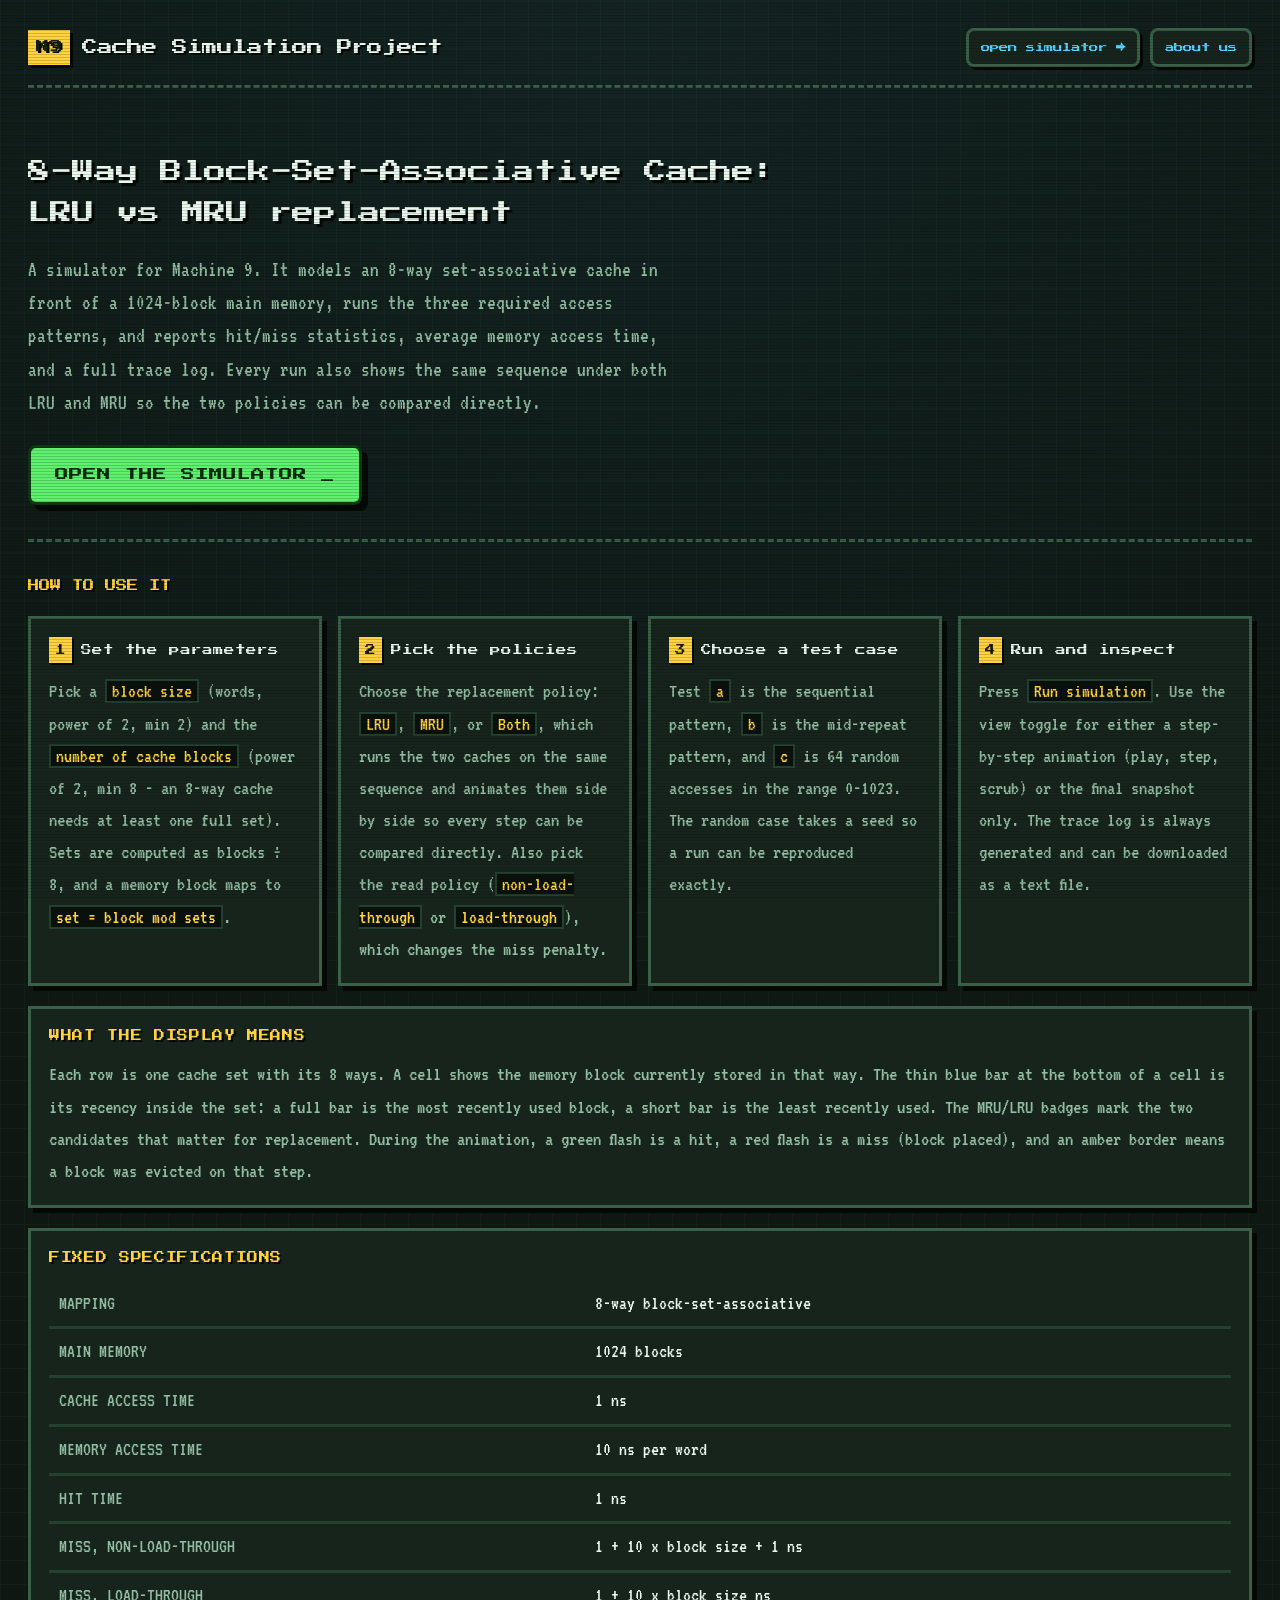
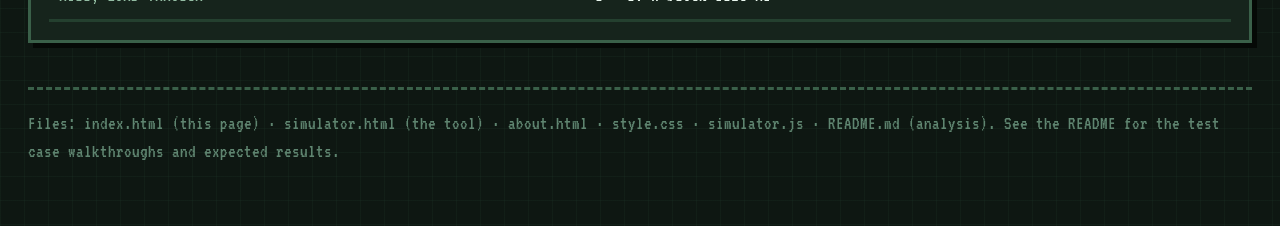
==== index.html @ cba734e6 "uploaded site files" ====
<!DOCTYPE html>
<html lang="en">
<head>
<meta charset="UTF-8">
<meta name="viewport" content="width=device-width, initial-scale=1.0">
<title>Machine 9 - Cache Simulation (8-Way BSA, LRU vs MRU)</title>
<link rel="preconnect" href="https://fonts.googleapis.com">
<link href="https://fonts.googleapis.com/css2?family=Press+Start+2P&family=VT323&display=swap" rel="stylesheet">
<link rel="stylesheet" href="style.css">
</head>
<body>
<div class="wrap">

<header>
  <h1><span class="m9">M9</span>Cache Simulation Project</h1>
  <nav>
    <a href="simulator.html">open simulator &rarr;</a>
    <a href="about.html">about us</a>
  </nav>
</header>

<section class="hero">
  <div class="hero-copy">
    <h1>8-Way Block-Set-Associative Cache:<br>LRU vs MRU replacement</h1>
    <p>
      A simulator for Machine 9. It models an 8-way set-associative cache in front of a
      1024-block main memory, runs the three required access patterns, and reports
      hit/miss statistics, average memory access time, and a full trace log. Every run
      also shows the same sequence under both LRU and MRU so the two policies can be
      compared directly.
    </p>
    <a class="cta" href="simulator.html">Open the simulator</a>
  </div>
</section>

<h2 class="section-label">How to use it</h2>
<div class="steps">
  <div class="card step">
    <h3><span>1</span>Set the parameters</h3>
    <p>Pick a <code>block size</code> (words, power of 2, min 2) and the <code>number of cache blocks</code>
    (power of 2, min 8 - an 8-way cache needs at least one full set). Sets are computed as
    blocks &divide; 8, and a memory block maps to <code>set = block mod sets</code>.</p>
  </div>
  <div class="card step">
    <h3><span>2</span>Pick the policies</h3>
    <p>Choose the replacement policy: <code>LRU</code>, <code>MRU</code>, or <code>Both</code>, which runs
    the two caches on the same sequence and animates them side by side so every step can be compared
    directly. Also pick the read policy (<code>non-load-through</code> or <code>load-through</code>),
    which changes the miss penalty.</p>
  </div>
  <div class="card step">
    <h3><span>3</span>Choose a test case</h3>
    <p>Test <code>a</code> is the sequential pattern, <code>b</code> is the mid-repeat pattern, and
    <code>c</code> is 64 random accesses in the range 0-1023. The random case takes a seed so a
    run can be reproduced exactly.</p>
  </div>
  <div class="card step">
    <h3><span>4</span>Run and inspect</h3>
    <p>Press <code>Run simulation</code>. Use the view toggle for either a step-by-step animation
    (play, step, scrub) or the final snapshot only. The trace log is always generated and can be
    downloaded as a text file.</p>
  </div>
</div>

<div class="card section">
  <h2>What the display means</h2>
  <p style="color:var(--muted)">
    Each row is one cache set with its 8 ways. A cell shows the memory block currently stored in that
    way. The thin blue bar at the bottom of a cell is its recency inside the set: a full bar is the
    most recently used block, a short bar is the least recently used. The MRU/LRU badges mark the two
    candidates that matter for replacement. During the animation, a green flash is a hit, a red flash
    is a miss (block placed), and an amber border means a block was evicted on that step.
  </p>
</div>

<div class="card section">
  <h2>Fixed specifications</h2>
  <table class="spec-table">
    <tr><td>Mapping</td><td>8-way block-set-associative</td></tr>
    <tr><td>Main memory</td><td>1024 blocks</td></tr>
    <tr><td>Cache access time</td><td>1 ns</td></tr>
    <tr><td>Memory access time</td><td>10 ns per word</td></tr>
    <tr><td>Hit time</td><td>1 ns</td></tr>
    <tr><td>Miss, non-load-through</td><td>1 + 10 x block size + 1 ns</td></tr>
    <tr><td>Miss, load-through</td><td>1 + 10 x block size ns</td></tr>
  </table>
</div>

<footer>
  Files: index.html (this page) &middot; simulator.html (the tool) &middot; about.html &middot; style.css &middot; simulator.js &middot; README.md (analysis).
  See the README for the test case walkthroughs and expected results.
</footer>

</div>
</body>
</html>
---- style.css ----
/* ============================================================
   M9 CACHE SIM - pixel arcade / chalkboard theme
   ============================================================ */

:root {
  --bg: #0e1712;
  --bg2: #0a110d;
  --panel: #16241c;
  --panel2: #1d2f24;
  --line: #3a6049;
  --line2: #24402f;
  --ink: #e9f7ee;
  --muted: #93bda3;
  --faint: #5f8570;
  --hit: #5ef06e;
  --miss: #ff5f56;
  --amber: #ffd23f;
  --blue: #56d0ff;
  --pink: #ff7ce5;
  --hit-dim: rgba(94, 240, 110, 0.18);
  --miss-dim: rgba(255, 95, 86, 0.18);
  --shadow: #050906;
  --mono: 'VT323', ui-monospace, Consolas, monospace;
  --sans: 'VT323', ui-monospace, Consolas, monospace;
  --disp: 'Press Start 2P', 'VT323', monospace;
  /* rounding applied to interactive controls only - panels stay square */
  --r: 8px;
}

html { font-size: 118%; }

* { box-sizing: border-box; margin: 0; padding: 0; }

img, .avatar-img { image-rendering: pixelated; }

body {
  background-color: var(--bg);
  /* chalkboard grid */
  background-image:
    linear-gradient(rgba(90, 160, 115, 0.055) 1px, transparent 1px),
    linear-gradient(90deg, rgba(90, 160, 115, 0.055) 1px, transparent 1px),
    radial-gradient(circle at 50% 0%, rgba(86, 208, 255, 0.07), transparent 60%);
  background-size: 24px 24px, 24px 24px, 100% 100%;
  color: var(--ink);
  font-family: var(--sans);
  font-size: 1.12rem;
  line-height: 1.5;
  min-height: 100vh;
}

/* CRT scanlines */
body::before {
  content: '';
  position: fixed;
  inset: 0;
  pointer-events: none;
  z-index: 999;
  background: repeating-linear-gradient(
    to bottom,
    rgba(0, 0, 0, 0.16) 0px,
    rgba(0, 0, 0, 0.16) 1px,
    transparent 1px,
    transparent 3px
  );
  mix-blend-mode: multiply;
}

.wrap {
  width: 100%;
  max-width: none;
  margin: 0 auto;
  padding: 28px 28px 60px;
  animation: pixel-in 0.4s steps(4) both;
}

@keyframes pixel-in {
  from { opacity: 0; transform: translateY(12px); }
  to   { opacity: 1; transform: translateY(0); }
}

::selection { background: var(--amber); color: #12200f; }

/* ---------- scrollbars ---------- */
::-webkit-scrollbar { width: 12px; height: 12px; }
::-webkit-scrollbar-track { background: var(--bg2); }
::-webkit-scrollbar-thumb { background: var(--line); border: 2px solid var(--bg2); }
::-webkit-scrollbar-thumb:hover { background: var(--hit); }

/* ---------- header ---------- */
header {
  display: flex;
  align-items: center;
  justify-content: space-between;
  flex-wrap: wrap;
  gap: 12px;
  border-bottom: 3px dashed var(--line);
  padding-bottom: 18px;
  margin-bottom: 24px;
}

h1 {
  font-family: var(--disp);
  font-size: 0.82rem;
  font-weight: 400;
  line-height: 1.7;
  text-shadow: 2px 2px 0 var(--shadow);
}

h1 .m9 {
  display: inline-block;
  color: #12200f;
  background: var(--amber);
  font-family: var(--disp);
  font-size: 0.85em;
  padding: 6px 8px;
  margin-right: 12px;
  vertical-align: 2px;
  border: 0;
  border-radius: 0;
  box-shadow: 3px 3px 0 var(--shadow);
}

.sub { color: var(--muted); font-family: var(--mono); font-size: 1rem; }

nav { display: flex; gap: 10px; flex-wrap: wrap; }

nav a {
  color: var(--blue);
  font-family: var(--disp);
  font-size: 0.5rem;
  line-height: 1.6;
  text-decoration: none;
  background: var(--panel);
  border: 3px solid var(--line);
  border-radius: var(--r);
  padding: 9px 12px;
  box-shadow: 3px 3px 0 var(--shadow);
  transition: none;
}
nav a:hover {
  border-color: var(--blue);
  color: var(--ink);
  transform: translate(1px, 1px);
  box-shadow: 2px 2px 0 var(--shadow);
}
nav a:active { transform: translate(3px, 3px); box-shadow: 0 0 0 var(--shadow); }
nav a.active { border-color: var(--amber); color: var(--amber); }

/* ---------- layout ---------- */
.grid { display: grid; grid-template-columns: 310px 1fr; gap: 20px; }
@media (max-width: 900px) { .grid { grid-template-columns: 1fr; } }

.card {
  background: var(--panel);
  border: 3px solid var(--line);
  border-radius: 0;
  padding: 18px;
  box-shadow: 5px 5px 0 var(--shadow);
}

.card h2 {
  font-family: var(--disp);
  font-size: 0.58rem;
  font-weight: 400;
  color: var(--amber);
  text-transform: uppercase;
  letter-spacing: 0.06em;
  line-height: 1.6;
  margin-bottom: 14px;
  text-shadow: 2px 2px 0 var(--shadow);
}

.section { margin-top: 20px; }

label {
  display: block;
  font-family: var(--mono);
  font-size: 1rem;
  color: var(--muted);
  margin: 14px 0 5px;
  text-transform: uppercase;
  letter-spacing: 0.04em;
}

/* ---------- form controls ---------- */
input[type='number'],
input[type='text'] {
  width: 100%;
  background: var(--bg2);
  color: var(--ink);
  border: 3px solid var(--line);
  border-radius: var(--r);
  padding: 8px 12px;
  font-family: var(--mono);
  font-size: 1.05rem;
}
input[type='number']:hover, input[type='text']:hover { border-color: var(--blue); }

select {
  width: 100%;
  appearance: none;
  -webkit-appearance: none;
  background-color: var(--bg2);
  background-image: url("data:image/svg+xml,%3Csvg xmlns='http://www.w3.org/2000/svg' width='12' height='12' shape-rendering='crispEdges'%3E%3Crect x='1' y='3' width='2' height='2' fill='%2393bda3'/%3E%3Crect x='3' y='5' width='2' height='2' fill='%2393bda3'/%3E%3Crect x='5' y='7' width='2' height='2' fill='%2393bda3'/%3E%3Crect x='7' y='5' width='2' height='2' fill='%2393bda3'/%3E%3Crect x='9' y='3' width='2' height='2' fill='%2393bda3'/%3E%3C/svg%3E");
  background-repeat: no-repeat;
  background-position: right 10px center;
  color: var(--ink);
  border: 3px solid var(--line);
  border-radius: var(--r);
  padding: 8px 32px 8px 12px;
  font-family: var(--mono);
  font-size: 1.05rem;
  cursor: pointer;
}
select:hover { border-color: var(--blue); }
select option { background: var(--panel2); color: var(--ink); }

select:focus,
input:focus,
button:focus-visible,
a:focus-visible { outline: 3px solid var(--amber); outline-offset: 2px; }

.seg {
  display: flex;
  background: var(--bg2);
  border: 3px solid var(--line);
  border-radius: var(--r);
  overflow: hidden;
  gap: 0;
}
.seg button {
  flex: 1;
  background: none;
  border: 0;
  border-right: 3px solid var(--line);
  color: var(--muted);
  font-family: var(--disp);
  font-size: 0.46rem;
  line-height: 1.7;
  padding: 10px 4px;
  cursor: pointer;
}
.seg button:last-child { border-right: 0; }
.seg button:hover { color: var(--ink); background: var(--panel2); }
.seg button.on { background: var(--blue); color: #06131b; }
.seg.pol button.on { background: var(--amber); color: #1c1704; }

.runbtn {
  width: 100%;
  margin-top: 20px;
  background: var(--hit);
  color: #062a0c;
  border: 3px solid #0d3a13;
  border-radius: var(--r);
  padding: 14px 10px;
  font-family: var(--disp);
  font-size: 0.66rem;
  line-height: 1.6;
  cursor: pointer;
  box-shadow: 5px 5px 0 var(--shadow);
  text-transform: uppercase;
}
.runbtn:hover { background: #7bff8b; transform: translate(1px, 1px); box-shadow: 4px 4px 0 var(--shadow); }
.runbtn:active { transform: translate(5px, 5px); box-shadow: 0 0 0 var(--shadow); }

.hint {
  font-family: var(--mono);
  font-size: 0.95rem;
  color: var(--faint);
  margin-top: 10px;
  line-height: 1.45;
}

.err {
  color: var(--miss);
  font-family: var(--mono);
  font-size: 1rem;
  margin-top: 10px;
  display: none;
  text-transform: uppercase;
}

/* ---------- stat tiles ---------- */
.stats {
  display: grid;
  grid-template-columns: repeat(auto-fit, minmax(140px, 1fr));
  gap: 12px;
  margin-bottom: 20px;
}
.stat {
  background: var(--panel);
  border: 3px solid var(--line);
  border-radius: 0;
  padding: 12px 13px;
  box-shadow: 4px 4px 0 var(--shadow);
}
.stat .k {
  font-family: var(--disp);
  font-size: 0.42rem;
  line-height: 1.7;
  color: var(--muted);
  text-transform: uppercase;
}
.stat .v {
  font-family: var(--mono);
  font-size: 1.5rem;
  font-weight: 400;
  margin-top: 6px;
  display: flex;
  align-items: baseline;
  gap: 8px;
  text-shadow: 2px 2px 0 var(--shadow);
}
.stat .v .ptag { font-family: var(--disp); font-size: 0.4rem; min-width: 30px; }
.stat .v.hit { color: var(--hit); }
.stat .v.miss { color: var(--miss); }
.stat .v.amber { color: var(--amber); }

/* ---------- animation bar ---------- */
.bar {
  display: flex;
  align-items: center;
  gap: 10px;
  flex-wrap: wrap;
  margin-bottom: 16px;
  background: var(--bg2);
  border: 3px solid var(--line2);
  padding: 10px;
}
.bar button {
  background: var(--panel2);
  border: 3px solid var(--line);
  color: var(--ink);
  border-radius: var(--r);
  padding: 9px 12px;
  font-family: var(--disp);
  font-size: 0.46rem;
  line-height: 1.6;
  cursor: pointer;
  box-shadow: 3px 3px 0 var(--shadow);
}
.bar button:hover { border-color: var(--blue); color: var(--blue); transform: translate(1px, 1px); box-shadow: 2px 2px 0 var(--shadow); }
.bar button:active { transform: translate(3px, 3px); box-shadow: 0 0 0 var(--shadow); }
.bar button:disabled { opacity: 0.3; cursor: default; transform: none; box-shadow: 3px 3px 0 var(--shadow); }
.bar input[type='range'] { flex: 1; min-width: 120px; accent-color: var(--hit); height: 12px; }
.bar select { width: auto; font-size: 0.95rem; padding: 6px 28px 6px 8px; }
.bar label { margin: 0; }
.stepinfo {
  font-family: var(--mono);
  font-size: 1.05rem;
  color: var(--amber);
  min-width: 120px;
  text-align: right;
}

/* ---------- cache dies ---------- */
.dies { display: grid; gap: 16px; grid-template-columns: 1fr; }
.dies.dual { grid-template-columns: 1fr 1fr; }
@media (max-width: 1050px) { .dies.dual { grid-template-columns: 1fr; } }

.diecol { min-width: 0; }
.dietitle {
  display: flex;
  justify-content: space-between;
  align-items: center;
  font-family: var(--disp);
  font-size: 0.52rem;
  line-height: 1.7;
  margin-bottom: 10px;
  padding: 6px 8px;
  background: var(--bg2);
  border: 3px solid var(--line2);
}
.dielive { font-family: var(--mono); font-size: 1rem; letter-spacing: 0.02em; }

.die { display: grid; gap: 10px; }
/* side-by-side dies fold to 4 ways per row only when there isn't room for 8 */
.dies.dual .ways { grid-template-columns: repeat(8, 1fr); }
@media (max-width: 1500px) { .dies.dual .ways { grid-template-columns: repeat(4, 1fr); } }

.set {
  background: var(--panel2);
  border: 3px solid var(--line2);
  border-radius: 0;
  padding: 10px;
}
.set .shead {
  font-family: var(--mono);
  font-size: 1rem;
  color: var(--muted);
  letter-spacing: 0.04em;
  margin-bottom: 8px;
  display: flex;
  justify-content: space-between;
  text-transform: uppercase;
}
.ways { display: grid; grid-template-columns: repeat(8, 1fr); gap: 6px; }
@media (max-width: 700px) { .ways { grid-template-columns: repeat(4, 1fr); } }

.way {
  position: relative;
  background: var(--bg2);
  border: 3px solid var(--line2);
  border-radius: 0;
  min-height: 64px;
  padding: 5px 6px;
  font-family: var(--mono);
  transition: none;
}
.way .wtag { font-family: var(--disp); font-size: 0.32rem; color: var(--faint); }
.way .blk {
  font-family: var(--disp);
  font-size: 0.6rem;
  line-height: 1.5;
  margin-top: 6px;
  text-shadow: 2px 2px 0 var(--shadow);
}
.way .empty { color: var(--faint); font-size: 1.1rem; margin-top: 6px; }
.way .rec {
  position: absolute;
  left: 0;
  bottom: 0;
  height: 5px;
  background: var(--blue);
  border-radius: 0;
  opacity: 1;
}
.way.flash-hit { border-color: var(--hit); background: var(--hit-dim); box-shadow: inset 0 0 0 2px rgba(94,240,110,.35); }
.way.flash-miss { border-color: var(--miss); background: var(--miss-dim); box-shadow: inset 0 0 0 2px rgba(255,95,86,.35); }
.way.flash-evict { border-color: var(--amber); }

.badge {
  position: absolute;
  top: 4px;
  right: 4px;
  font-family: var(--disp);
  font-size: 0.3rem;
  line-height: 1;
  padding: 2px 3px;
}
.badge.mru { color: #1c1704; background: var(--amber); }
.badge.lru { color: #06131b; background: var(--blue); }

.legend {
  display: flex;
  gap: 16px;
  flex-wrap: wrap;
  font-family: var(--mono);
  font-size: 1rem;
  color: var(--muted);
  margin: 14px 2px 0;
  text-transform: uppercase;
}
.dot {
  display: inline-block;
  width: 11px;
  height: 11px;
  border-radius: 0;
  margin-right: 6px;
  vertical-align: -1px;
  box-shadow: 2px 2px 0 var(--shadow);
}

.seqview {
  font-family: var(--mono);
  font-size: 1rem;
  color: var(--muted);
  background: var(--bg2);
  border: 3px solid var(--line2);
  border-radius: 0;
  padding: 8px 10px;
  margin-top: 12px;
  max-height: 84px;
  overflow: auto;
  word-break: break-all;
  line-height: 1.6;
}
.seqview b { color: var(--amber); font-weight: 400; }

/* ---------- log ---------- */
.log {
  background: var(--bg2);
  border: 3px solid var(--line2);
  border-radius: 0;
  padding: 12px;
  height: 280px;
  overflow: auto;
  font-family: var(--mono);
  font-size: 1.02rem;
  line-height: 1.35;
  white-space: pre;
  color: var(--muted);
}
.log .h { color: var(--hit); }
.log .m { color: var(--miss); }
.log .d { color: var(--faint); }

.loghead { display: flex; justify-content: space-between; align-items: center; margin-bottom: 12px; gap: 10px; flex-wrap: wrap; }
.loghead button {
  background: var(--panel2);
  border: 3px solid var(--line);
  color: var(--muted);
  border-radius: var(--r);
  padding: 8px 12px;
  font-family: var(--disp);
  font-size: 0.44rem;
  line-height: 1.6;
  cursor: pointer;
  box-shadow: 3px 3px 0 var(--shadow);
  transition: none;
}
.loghead button:hover { border-color: var(--blue); color: var(--blue); transform: translate(1px, 1px); box-shadow: 2px 2px 0 var(--shadow); }
.loghead button:active { transform: translate(3px, 3px); box-shadow: 0 0 0 var(--shadow); }

/* ---------- tables ---------- */
table { width: 100%; border-collapse: collapse; font-family: var(--mono); font-size: 1.05rem; }
th, td { text-align: right; padding: 8px 10px; border-bottom: 3px solid var(--line2); }
th:first-child, td:first-child { text-align: left; }
th {
  color: var(--amber);
  font-family: var(--disp);
  font-size: 0.42rem;
  line-height: 1.8;
  font-weight: 400;
  text-transform: uppercase;
  border-bottom-color: var(--line);
}
tr:hover td { background: var(--panel2); }
td.win { color: var(--hit); }

.spec-table td:first-child { color: var(--muted); text-transform: uppercase; }
.spec-table td { text-align: left; }

/* ---------- hero ---------- */
.hero {
  padding: 40px 0 34px;
  border-bottom: 3px dashed var(--line);
  margin-bottom: 32px;
}
.hero h1 {
  font-family: var(--disp);
  font-size: 1.18rem;
  line-height: 1.85;
  max-width: 760px;
  color: var(--ink);
  text-shadow: 3px 3px 0 var(--shadow);
}
.hero p {
  color: var(--muted);
  margin-top: 18px;
  max-width: 660px;
  line-height: 1.55;
  font-size: 1.14rem;
}
.hero .cta {
  display: inline-block;
  margin-top: 26px;
  background: var(--hit);
  color: #062a0c;
  font-family: var(--disp);
  font-size: 0.72rem;
  line-height: 1.6;
  text-decoration: none;
  border-radius: var(--r);
  padding: 16px 24px;
  border: 3px solid #0d3a13;
  box-shadow: 6px 6px 0 var(--shadow);
  text-transform: uppercase;
  transition: none;
}
.hero .cta:hover { background: #7bff8b; transform: translate(2px, 2px); box-shadow: 4px 4px 0 var(--shadow); }
.hero .cta:active { transform: translate(6px, 6px); box-shadow: 0 0 0 var(--shadow); }

/* blinking arcade cursor after the CTA */
.hero .cta::after {
  content: ' _';
  animation: blink 1s steps(1) infinite;
}
@keyframes blink { 50% { opacity: 0; } }

/* ---------- steps ---------- */
.steps { display: grid; grid-template-columns: repeat(auto-fit, minmax(250px, 1fr)); gap: 16px; margin-top: 20px; }
.step { transition: none; }
.step:hover {
  transform: translate(-2px, -2px);
  box-shadow: 7px 7px 0 var(--shadow);
  border-color: var(--blue);
}
.step h3 {
  font-family: var(--disp);
  font-size: 0.56rem;
  font-weight: 400;
  line-height: 1.7;
  margin-bottom: 12px;
  color: var(--ink);
}
.step h3 span {
  display: inline-block;
  color: #1c1704;
  background: var(--amber);
  font-family: var(--disp);
  padding: 4px 6px;
  margin-right: 9px;
  box-shadow: 2px 2px 0 var(--shadow);
}
.step p { color: var(--muted); font-size: 1.1rem; line-height: 1.5; }
.step code, code {
  font-family: var(--mono);
  font-size: 1.05rem;
  color: var(--amber);
  background: var(--bg2);
  border: 2px solid var(--line2);
  border-radius: 0;
  padding: 0 5px;
}

@media (max-width: 900px) {
  .hero { grid-template-columns: 1fr; }
  .hero-visual { margin-top: 20px; }
  .hero h1 { font-size: 0.92rem; }
  h1 { font-size: 0.7rem; }
}

/* ---------- footer ---------- */
footer {
  margin-top: 44px;
  padding-top: 20px;
  border-top: 3px dashed var(--line);
  color: var(--faint);
  font-family: var(--mono);
  font-size: 1rem;
  line-height: 1.5;
}

@media (prefers-reduced-motion: reduce) {
  .way, .wrap { animation: none; transition: none; }
  .hero .cta::after { animation: none; }
}

/* ---------- about page ---------- */
.about-hero { padding: 32px 0 28px; }
.about-hero .eyebrow {
  font-family: var(--disp);
  font-size: 0.5rem;
  line-height: 1.8;
  color: var(--blue);
  text-transform: uppercase;
  margin-bottom: 16px;
}
.about-hero h1 { font-size: 1.35rem; line-height: 1.6; margin-bottom: 6px; }
.about-hero p { color: var(--muted); line-height: 1.55; font-size: 1.14rem; max-width: 740px; margin-top: 14px; }
.about-hero p strong { color: var(--amber); font-weight: 400; }

.card p { font-size: 1.1rem; line-height: 1.55; }

.section-label {
  font-family: var(--disp);
  font-size: 0.6rem;
  font-weight: 400;
  line-height: 1.8;
  color: var(--amber);
  text-transform: uppercase;
  margin: 34px 0 14px;
  text-shadow: 2px 2px 0 var(--shadow);
}

.people {
  display: grid;
  grid-template-columns: repeat(auto-fit, minmax(190px, 220px));
  gap: 16px;
  justify-content: center;
}
.people-single { grid-template-columns: 220px; justify-content: center; }

.person {
  position: relative;
  padding: 20px 14px 18px;
  text-align: center;
}
.person:hover { border-color: var(--blue); transform: translate(-2px, -2px); box-shadow: 7px 7px 0 var(--shadow); }
.person::before,
.person::after {
  content: '';
  position: absolute;
  width: 12px;
  height: 12px;
  border: 3px solid var(--blue);
  opacity: 0.85;
}
.person::before { top: 5px; left: 5px; border-right: 0; border-bottom: 0; }
.person::after { bottom: 5px; right: 5px; border-left: 0; border-top: 0; }

.avatar {
  width: 120px;
  height: 120px;
  margin: 0 auto 16px;
  border-radius: 0;
  background: var(--bg2);
  border: 3px solid var(--line);
  display: flex;
  align-items: center;
  justify-content: center;
  font-size: 1.6rem;
  overflow: hidden;
  box-shadow: 4px 4px 0 var(--shadow);
}
.badge-icon { line-height: 1; }
.avatar-img { width: 100%; height: 100%; object-fit: cover; display: block; }

.pname {
  font-family: var(--disp);
  font-size: 0.46rem;
  line-height: 1.85;
  color: var(--ink);
}

/* ---------- trace log modal ---------- */
.modal-overlay {
  display: none;
  position: fixed;
  inset: 0;
  background: rgba(4, 9, 6, 0.86);
  z-index: 100;
  align-items: center;
  justify-content: center;
  padding: 30px 16px;
}
.modal-overlay.open { display: flex; }

.modal-box {
  background: var(--panel);
  border: 3px solid var(--line);
  border-radius: 0;
  padding: 18px;
  width: 100%;
  max-width: 1100px;
  height: 100%;
  max-height: 860px;
  display: flex;
  flex-direction: column;
  box-shadow: 10px 10px 0 var(--shadow);
}

.modal-head { flex: 0 0 auto; }
.modal-head #modalMeta,
.dielabel-sub {
  font-family: var(--mono);
  font-size: 1rem;
  color: var(--faint);
  margin-left: 10px;
  text-transform: none;
  letter-spacing: 0;
}

.modal-log { flex: 1 1 auto; height: auto; font-size: 1.05rem; }

@media (max-width: 640px) {
  .modal-box { padding: 12px; max-height: 92vh; }
  html { font-size: 108%; }
}
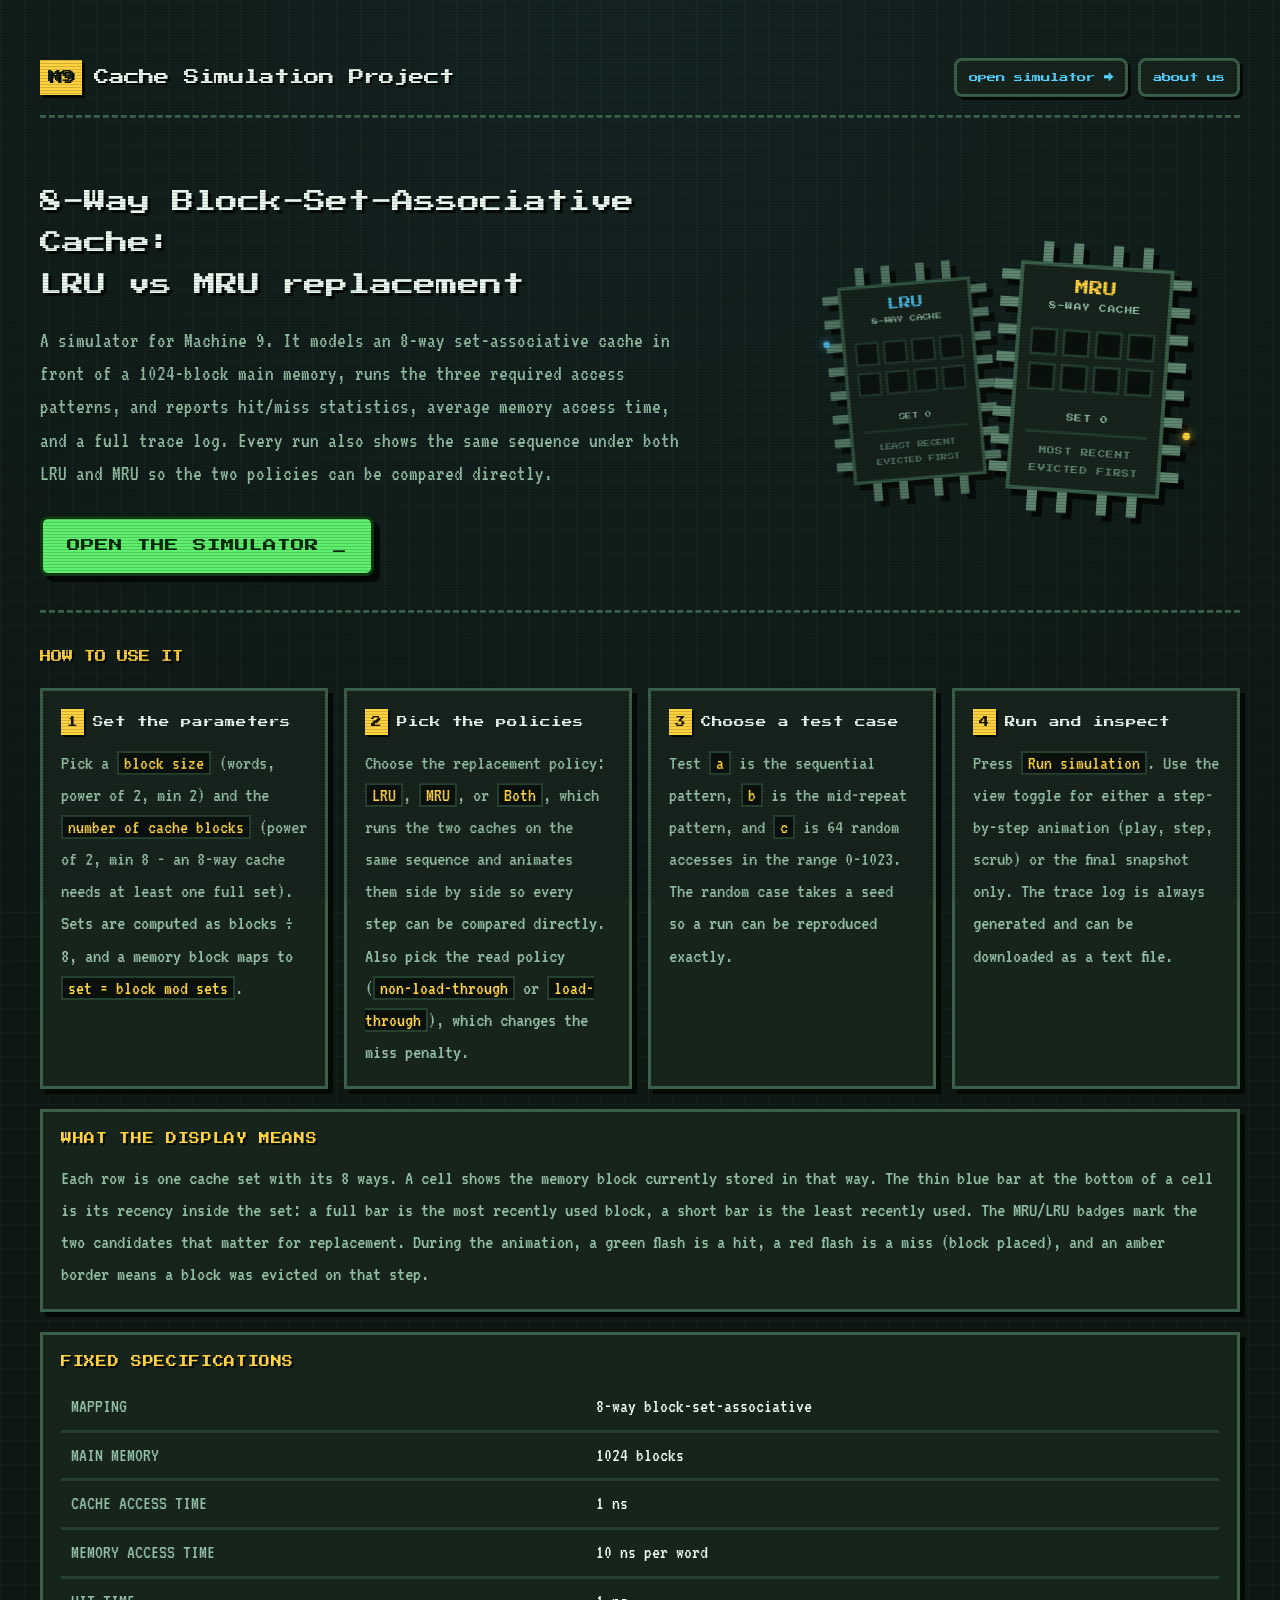
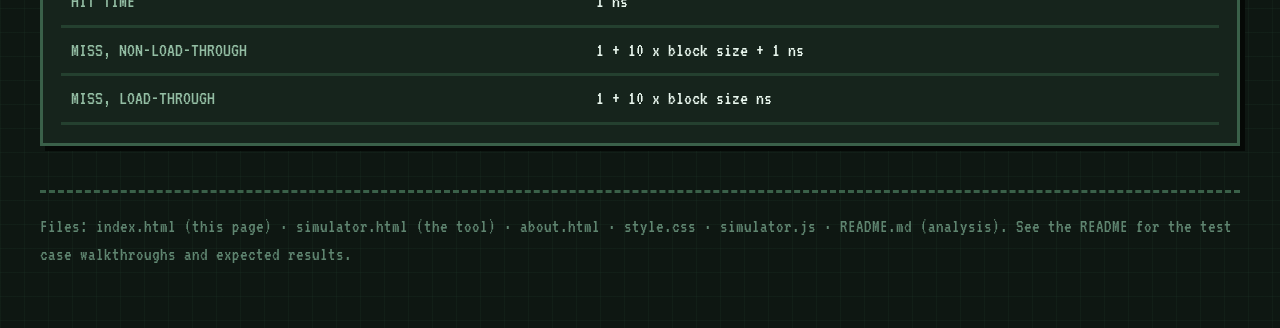
==== commit 56973f17: "push style edits and animation" ====
--- a/index.html
+++ b/index.html
@@ -31,6 +31,116 @@
     </p>
     <a class="cta" href="simulator.html">Open the simulator</a>
   </div>
+
+  <div class="hero-visual" aria-hidden="true">
+
+    <svg class="chip-svg chip-back" viewBox="0 0 240 260" xmlns="http://www.w3.org/2000/svg">
+      <g class="chip-pins">
+        <rect x="44" y="46"  width="16" height="8" style="animation-delay:0s"/>
+        <rect x="44" y="68"  width="16" height="8" style="animation-delay:.15s"/>
+        <rect x="44" y="90"  width="16" height="8" style="animation-delay:.3s"/>
+        <rect x="44" y="112" width="16" height="8" style="animation-delay:.45s"/>
+        <rect x="44" y="134" width="16" height="8" style="animation-delay:.6s"/>
+        <rect x="44" y="156" width="16" height="8" style="animation-delay:.75s"/>
+        <rect x="44" y="178" width="16" height="8" style="animation-delay:.9s"/>
+        <rect x="44" y="200" width="16" height="8" style="animation-delay:1.05s"/>
+        <rect x="180" y="46"  width="16" height="8" style="animation-delay:.1s"/>
+        <rect x="180" y="68"  width="16" height="8" style="animation-delay:.25s"/>
+        <rect x="180" y="90"  width="16" height="8" style="animation-delay:.4s"/>
+        <rect x="180" y="112" width="16" height="8" style="animation-delay:.55s"/>
+        <rect x="180" y="134" width="16" height="8" style="animation-delay:.7s"/>
+        <rect x="180" y="156" width="16" height="8" style="animation-delay:.85s"/>
+        <rect x="180" y="178" width="16" height="8" style="animation-delay:1s"/>
+        <rect x="180" y="200" width="16" height="8" style="animation-delay:1.15s"/>
+        <rect x="76"  y="22" width="8" height="18" style="animation-delay:.2s"/>
+        <rect x="100" y="22" width="8" height="18" style="animation-delay:.5s"/>
+        <rect x="132" y="22" width="8" height="18" style="animation-delay:.35s"/>
+        <rect x="156" y="22" width="8" height="18" style="animation-delay:.65s"/>
+        <rect x="76"  y="220" width="8" height="18" style="animation-delay:.8s"/>
+        <rect x="100" y="220" width="8" height="18" style="animation-delay:1.1s"/>
+        <rect x="132" y="220" width="8" height="18" style="animation-delay:.95s"/>
+        <rect x="156" y="220" width="8" height="18" style="animation-delay:1.25s"/>
+      </g>
+
+      <rect class="chip-body" x="60" y="40" width="120" height="180"/>
+      <text class="chip-label" x="120" y="63" text-anchor="middle">LRU</text>
+      <text class="chip-sub"   x="120" y="76" text-anchor="middle">8-WAY CACHE</text>
+
+      <g class="chip-ways">
+        <rect class="way" x="71"  y="92" width="20" height="20" style="animation-delay:.2s"/>
+        <rect class="way" x="97"  y="92" width="20" height="20" style="animation-delay:.55s"/>
+        <rect class="way" x="123" y="92" width="20" height="20" style="animation-delay:.9s"/>
+        <rect class="way" x="149" y="92" width="20" height="20" style="animation-delay:1.25s"/>
+        <rect class="way" x="71"  y="120" width="20" height="20" style="animation-delay:1.6s"/>
+        <rect class="way" x="97"  y="120" width="20" height="20" style="animation-delay:1.95s"/>
+        <rect class="way" x="123" y="120" width="20" height="20" style="animation-delay:2.3s"/>
+        <rect class="way" x="149" y="120" width="20" height="20" style="animation-delay:2.65s"/>
+      </g>
+
+      <text class="chip-sub" x="120" y="165" text-anchor="middle">SET 0</text>
+      <line class="chip-rule" x1="71" y1="174" x2="169" y2="174"/>
+      <text class="chip-sub chip-faint" x="120" y="192" text-anchor="middle">LEAST RECENT</text>
+      <text class="chip-sub chip-faint" x="120" y="206" text-anchor="middle">EVICTED FIRST</text>
+
+      <circle class="chip-pulse">
+        <animateMotion dur="2.2s" repeatCount="indefinite" path="M 16 90 H 60"/>
+      </circle>
+    </svg>
+
+    <svg class="chip-svg chip-front" viewBox="0 0 240 260" xmlns="http://www.w3.org/2000/svg">
+      <g class="chip-pins">
+        <rect x="44" y="46"  width="16" height="8" style="animation-delay:.05s"/>
+        <rect x="44" y="68"  width="16" height="8" style="animation-delay:.2s"/>
+        <rect x="44" y="90"  width="16" height="8" style="animation-delay:.35s"/>
+        <rect x="44" y="112" width="16" height="8" style="animation-delay:.5s"/>
+        <rect x="44" y="134" width="16" height="8" style="animation-delay:.65s"/>
+        <rect x="44" y="156" width="16" height="8" style="animation-delay:.8s"/>
+        <rect x="44" y="178" width="16" height="8" style="animation-delay:.95s"/>
+        <rect x="44" y="200" width="16" height="8" style="animation-delay:1.1s"/>
+        <rect x="180" y="46"  width="16" height="8" style="animation-delay:.15s"/>
+        <rect x="180" y="68"  width="16" height="8" style="animation-delay:.3s"/>
+        <rect x="180" y="90"  width="16" height="8" style="animation-delay:.45s"/>
+        <rect x="180" y="112" width="16" height="8" style="animation-delay:.6s"/>
+        <rect x="180" y="134" width="16" height="8" style="animation-delay:.75s"/>
+        <rect x="180" y="156" width="16" height="8" style="animation-delay:.9s"/>
+        <rect x="180" y="178" width="16" height="8" style="animation-delay:1.05s"/>
+        <rect x="180" y="200" width="16" height="8" style="animation-delay:1.2s"/>
+        <rect x="76"  y="22" width="8" height="18" style="animation-delay:.25s"/>
+        <rect x="100" y="22" width="8" height="18" style="animation-delay:.55s"/>
+        <rect x="132" y="22" width="8" height="18" style="animation-delay:.4s"/>
+        <rect x="156" y="22" width="8" height="18" style="animation-delay:.7s"/>
+        <rect x="76"  y="220" width="8" height="18" style="animation-delay:.85s"/>
+        <rect x="100" y="220" width="8" height="18" style="animation-delay:1.15s"/>
+        <rect x="132" y="220" width="8" height="18" style="animation-delay:1s"/>
+        <rect x="156" y="220" width="8" height="18" style="animation-delay:1.3s"/>
+      </g>
+
+      <rect class="chip-body" x="60" y="40" width="120" height="180"/>
+      <text class="chip-label" x="120" y="63" text-anchor="middle">MRU</text>
+      <text class="chip-sub"   x="120" y="76" text-anchor="middle">8-WAY CACHE</text>
+
+      <g class="chip-ways">
+        <rect class="way" x="71"  y="92" width="20" height="20" style="animation-delay:0s"/>
+        <rect class="way" x="97"  y="92" width="20" height="20" style="animation-delay:.35s"/>
+        <rect class="way" x="123" y="92" width="20" height="20" style="animation-delay:.7s"/>
+        <rect class="way" x="149" y="92" width="20" height="20" style="animation-delay:1.05s"/>
+        <rect class="way" x="71"  y="120" width="20" height="20" style="animation-delay:1.4s"/>
+        <rect class="way" x="97"  y="120" width="20" height="20" style="animation-delay:1.75s"/>
+        <rect class="way" x="123" y="120" width="20" height="20" style="animation-delay:2.1s"/>
+        <rect class="way" x="149" y="120" width="20" height="20" style="animation-delay:2.45s"/>
+      </g>
+
+      <text class="chip-sub" x="120" y="165" text-anchor="middle">SET 0</text>
+      <line class="chip-rule" x1="71" y1="174" x2="169" y2="174"/>
+      <text class="chip-sub chip-faint" x="120" y="192" text-anchor="middle">MOST RECENT</text>
+      <text class="chip-sub chip-faint" x="120" y="206" text-anchor="middle">EVICTED FIRST</text>
+
+      <circle class="chip-pulse chip-pulse-b">
+        <animateMotion dur="2.6s" repeatCount="indefinite" path="M 224 170 H 180"/>
+      </circle>
+    </svg>
+
+  </div>
 </section>
 
 <h2 class="section-label">How to use it</h2>
--- a/style.css
+++ b/style.css
@@ -67,10 +67,10 @@
 
 .wrap {
   width: 100%;
-  max-width: none;
+  max-width: 1280px;
   margin: 0 auto;
-  padding: 28px 28px 60px;
-  animation: pixel-in 0.4s steps(4) both;
+  padding: 58px 40px;
+  animation: pixel-in 0.5s ease-out both;
 }
 
 @keyframes pixel-in {
@@ -483,7 +483,7 @@
   border: 3px solid var(--line2);
   border-radius: 0;
   padding: 12px;
-  height: 280px;
+  height: 255px;
   overflow: auto;
   font-family: var(--mono);
   font-size: 1.02rem;
@@ -533,10 +533,17 @@
 
 /* ---------- hero ---------- */
 .hero {
+  display: flex;
+  align-items: center;
+  justify-content: flex-start;
+  flex-wrap: wrap;
+  gap: 54px;
   padding: 40px 0 34px;
   border-bottom: 3px dashed var(--line);
   margin-bottom: 32px;
 }
+
+.hero-copy { flex: 1 1 640px; max-width: 760px; }
 .hero h1 {
   font-family: var(--disp);
   font-size: 1.18rem;
@@ -578,6 +585,117 @@
 }
 @keyframes blink { 50% { opacity: 0; } }
 
+/* ---------- hero chip visual ---------- */
+.hero-visual {
+  flex: 0 0 auto;
+  display: flex;
+  align-items: flex-end;
+  justify-content: center;
+}
+
+.chip-svg {
+  height: auto;
+  overflow: visible;
+  filter: drop-shadow(6px 6px 0 var(--shadow));
+  animation: chip-float 4.2s ease-in-out infinite;
+}
+
+.chip-back {
+  width: 260px;
+  margin-right: -102px;
+  margin-bottom: 20px;
+  opacity: 0.82;
+  transform: rotate(-5deg);
+  z-index: 1;
+  position: relative;
+  animation-duration: 4.7s;
+}
+
+.chip-front {
+  width: 300px;
+  transform: rotate(4deg);
+  z-index: 2;
+  position: relative;
+}
+
+.chip-back .chip-label { fill: var(--blue); }
+.chip-front .chip-label { fill: var(--amber); }
+
+@media (max-width: 560px) {
+  .chip-back { width: 200px; margin-right: -74px; margin-bottom: 22px; }
+  .chip-front { width: 240px; }
+}
+
+@keyframes chip-float {
+  0%, 100% { transform: translateY(0); }
+  50%      { transform: translateY(-7px); }
+}
+
+.chip-body {
+  fill: var(--panel);
+  stroke: var(--line);
+  stroke-width: 3;
+}
+
+.chip-pins rect {
+  fill: var(--faint);
+  animation: chip-pin 2.4s ease-in-out infinite;
+}
+
+@keyframes chip-pin {
+  0%, 100% { fill: var(--faint); }
+  50%      { fill: var(--blue); }
+}
+
+.chip-label {
+  font-family: var(--disp);
+  font-size: 11px;
+  fill: var(--amber);
+}
+
+.chip-sub {
+  font-family: var(--disp);
+  font-size: 6px;
+  letter-spacing: 0.06em;
+  fill: var(--muted);
+}
+
+.chip-sub.chip-faint { fill: var(--faint); }
+
+.chip-rule {
+  stroke: var(--line2);
+  stroke-width: 2;
+}
+
+.way {
+  fill: var(--bg2);
+  stroke: var(--line2);
+  stroke-width: 2;
+  animation: chip-way 3.2s ease-in-out infinite;
+}
+
+@keyframes chip-way {
+  0%, 62%, 100% { fill: var(--bg2); stroke: var(--line2); }
+  72%  { fill: var(--miss-dim); stroke: var(--miss); }
+  84%  { fill: var(--hit-dim);  stroke: var(--hit); }
+  94%  { fill: var(--bg2);      stroke: var(--amber); }
+}
+
+.chip-pulse {
+  r: 3px;
+  fill: var(--blue);
+  filter: drop-shadow(0 0 4px var(--blue));
+}
+
+.chip-pulse-b {
+  fill: var(--amber);
+  filter: drop-shadow(0 0 4px var(--amber));
+}
+
+@media (prefers-reduced-motion: reduce) {
+  .chip-svg, .chip-svg * { animation: none !important; }
+}
+
 /* ---------- steps ---------- */
 .steps { display: grid; grid-template-columns: repeat(auto-fit, minmax(250px, 1fr)); gap: 16px; margin-top: 20px; }
 .step { transition: none; }
@@ -615,8 +733,8 @@
 }
 
 @media (max-width: 900px) {
-  .hero { grid-template-columns: 1fr; }
-  .hero-visual { margin-top: 20px; }
+  .hero { justify-content: center; text-align: left; }
+  .hero-visual { margin-top: 20px; flex-basis: 100%; justify-content: center; }
   .hero h1 { font-size: 0.92rem; }
   h1 { font-size: 0.7rem; }
 }
@@ -757,4 +875,4 @@
 @media (max-width: 640px) {
   .modal-box { padding: 12px; max-height: 92vh; }
   html { font-size: 108%; }
-}
+}
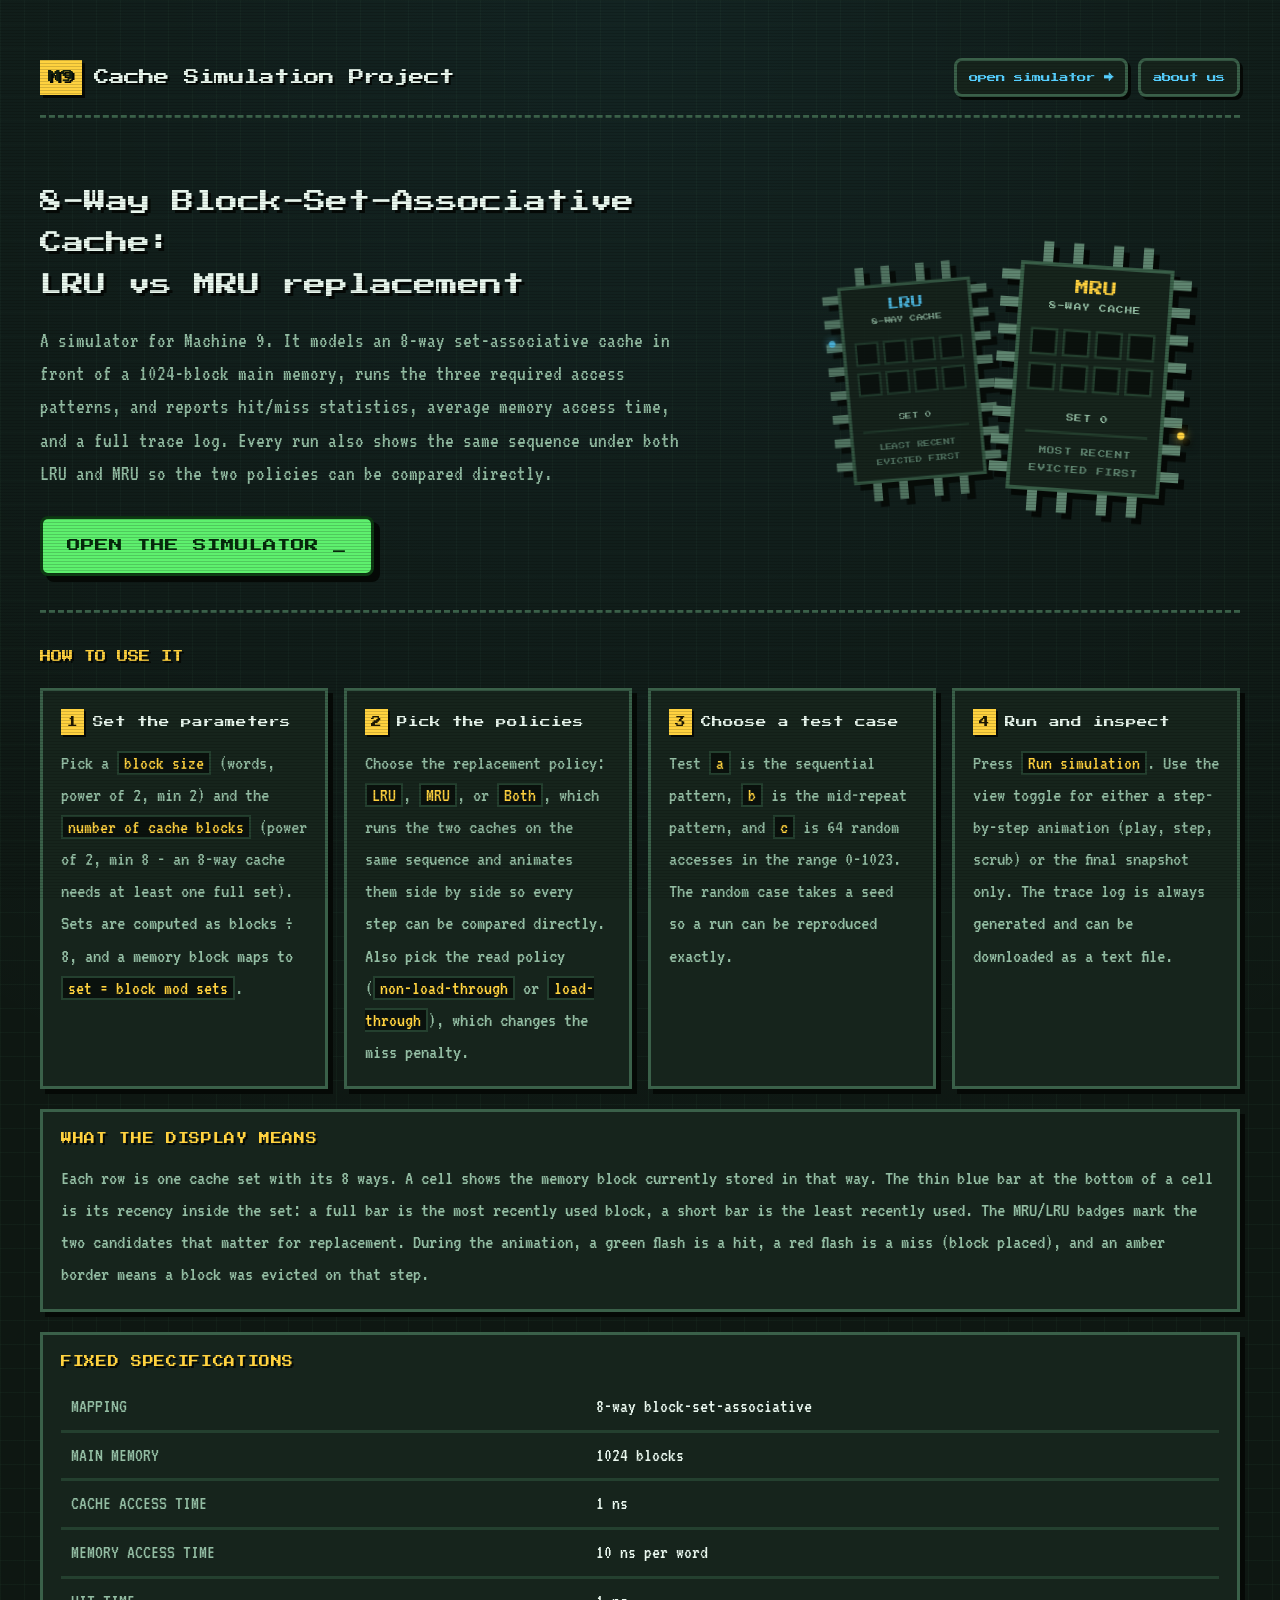
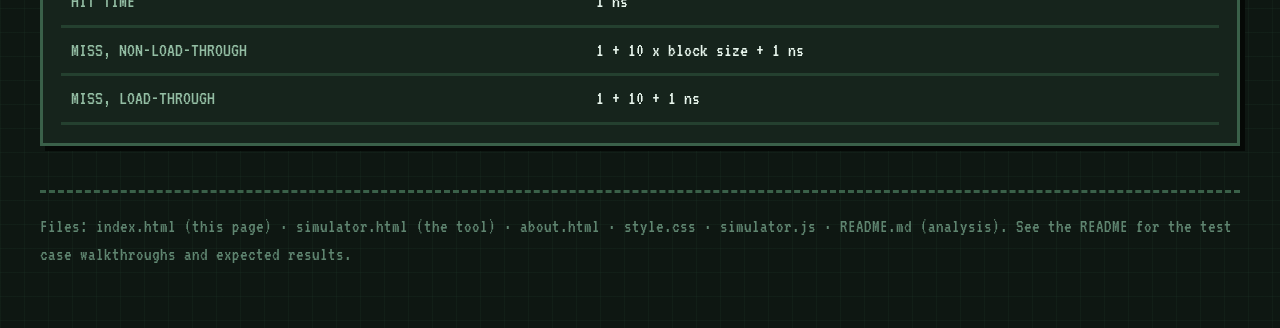
==== commit 7eabe3b2: "update logic" ====
--- a/index.html
+++ b/index.html
@@ -192,7 +192,7 @@
     <tr><td>Memory access time</td><td>10 ns per word</td></tr>
     <tr><td>Hit time</td><td>1 ns</td></tr>
     <tr><td>Miss, non-load-through</td><td>1 + 10 x block size + 1 ns</td></tr>
-    <tr><td>Miss, load-through</td><td>1 + 10 x block size ns</td></tr>
+    <tr><td>Miss, load-through</td><td>1 + 10 + 1 ns</td></tr>
   </table>
 </div>
 
--- a/style.css
+++ b/style.css
@@ -30,8 +30,9 @@
 html { font-size: 118%; }
 
 * { box-sizing: border-box; margin: 0; padding: 0; }
-
+html, body { overflow-x: hidden; max-width: 100%; }
 img, .avatar-img { image-rendering: pixelated; }
+img, svg { max-width: 100%; }
 
 body {
   background-color: var(--bg);
@@ -73,6 +74,16 @@
   animation: pixel-in 0.5s ease-out both;
 }
 
+@media (max-width: 640px) {
+  .wrap { padding: 34px 18px; }
+}
+@media (max-width: 420px) {
+  .wrap { padding: 22px 12px; }
+}
+
+/* simulator needs more room than the reading pages: sidebar + stat row + dual dies */
+.wrap-wide { max-width: 1560px; }
+
 @keyframes pixel-in {
   from { opacity: 0; transform: translateY(12px); }
   to   { opacity: 1; transform: translateY(0); }
@@ -147,8 +158,9 @@
 nav a.active { border-color: var(--amber); color: var(--amber); }
 
 /* ---------- layout ---------- */
-.grid { display: grid; grid-template-columns: 310px 1fr; gap: 20px; }
-@media (max-width: 900px) { .grid { grid-template-columns: 1fr; } }
+.grid { display: grid; grid-template-columns: 330px minmax(0, 1fr); gap: 20px; }
+@media (max-width: 900px) { .grid { grid-template-columns: minmax(0, 1fr); } }
+.grid > div { min-width: 0; }
 
 .card {
   background: var(--panel);
@@ -281,12 +293,16 @@
 }
 
 /* ---------- stat tiles ---------- */
+/* 7 fixed tiles - stepped column counts keep the rows even instead of letting
+   auto-fit leave a ragged 6 + 1 with the ns values wrapping */
 .stats {
   display: grid;
-  grid-template-columns: repeat(auto-fit, minmax(140px, 1fr));
+  grid-template-columns: repeat(2, minmax(0, 1fr));
   gap: 12px;
   margin-bottom: 20px;
 }
+@media (min-width: 700px)  { .stats { grid-template-columns: repeat(4, minmax(0, 1fr)); } }
+@media (min-width: 1440px) { .stats { grid-template-columns: repeat(7, minmax(0, 1fr)); } }
 .stat {
   background: var(--panel);
   border: 3px solid var(--line);
@@ -307,10 +323,13 @@
   font-weight: 400;
   margin-top: 6px;
   display: flex;
+  flex-wrap: wrap;
   align-items: baseline;
-  gap: 8px;
+  gap: 4px 8px;
+  overflow-wrap: anywhere;
   text-shadow: 2px 2px 0 var(--shadow);
 }
+
 .stat .v .ptag { font-family: var(--disp); font-size: 0.4rem; min-width: 30px; }
 .stat .v.hit { color: var(--hit); }
 .stat .v.miss { color: var(--miss); }
@@ -374,9 +393,9 @@
 .dielive { font-family: var(--mono); font-size: 1rem; letter-spacing: 0.02em; }
 
 .die { display: grid; gap: 10px; }
-/* side-by-side dies fold to 4 ways per row only when there isn't room for 8 */
-.dies.dual .ways { grid-template-columns: repeat(8, 1fr); }
-@media (max-width: 1500px) { .dies.dual .ways { grid-template-columns: repeat(4, 1fr); } }
+/* two dies share the row, so 8 ways across would squeeze each cell below the
+   width of a "B1023" label - always fold to 2 rows of 4 in side-by-side mode */
+.dies.dual .ways { grid-template-columns: repeat(4, 1fr); }
 
 .set {
   background: var(--panel2);
@@ -513,6 +532,7 @@
 .loghead button:active { transform: translate(3px, 3px); box-shadow: 0 0 0 var(--shadow); }
 
 /* ---------- tables ---------- */
+.table-scroll { width: 100%; overflow-x: auto; -webkit-overflow-scrolling: touch; }
 table { width: 100%; border-collapse: collapse; font-family: var(--mono); font-size: 1.05rem; }
 th, td { text-align: right; padding: 8px 10px; border-bottom: 3px solid var(--line2); }
 th:first-child, td:first-child { text-align: left; }
@@ -626,6 +646,11 @@
   .chip-front { width: 240px; }
 }
 
+@media (max-width: 420px) {
+  .chip-back { width: 128px; margin-right: -46px; margin-bottom: 16px; }
+  .chip-front { width: 158px; }
+}
+
 @keyframes chip-float {
   0%, 100% { transform: translateY(0); }
   50%      { transform: translateY(-7px); }
@@ -756,7 +781,12 @@
 }
 
 /* ---------- about page ---------- */
-.about-hero { padding: 32px 0 28px; }
+/* plain block flow - the flex row on .hero is for the index page's copy + chip
+   pair and would otherwise put the eyebrow, title and body text side by side */
+.about-hero {
+  display: block;
+  padding: 32px 0 28px;
+}
 .about-hero .eyebrow {
   font-family: var(--disp);
   font-size: 0.5rem;
@@ -766,7 +796,7 @@
   margin-bottom: 16px;
 }
 .about-hero h1 { font-size: 1.35rem; line-height: 1.6; margin-bottom: 6px; }
-.about-hero p { color: var(--muted); line-height: 1.55; font-size: 1.14rem; max-width: 740px; margin-top: 14px; }
+.about-hero p { color: var(--muted); line-height: 1.55; font-size: 1.14rem; max-width: 920px; margin-top: 14px; }
 .about-hero p strong { color: var(--amber); font-weight: 400; }
 
 .card p { font-size: 1.1rem; line-height: 1.55; }
@@ -789,6 +819,10 @@
   justify-content: center;
 }
 .people-single { grid-template-columns: 220px; justify-content: center; }
+
+@media (max-width: 380px) {
+  .people, .people-single { grid-template-columns: minmax(0, 1fr); }
+}
 
 .person {
   position: relative;
@@ -875,4 +909,16 @@
 @media (max-width: 640px) {
   .modal-box { padding: 12px; max-height: 92vh; }
   html { font-size: 108%; }
+}
+
+@media (max-width: 420px) {
+  html { font-size: 100%; }
+  h1 { font-size: 0.62rem; }
+  .stats { grid-template-columns: minmax(0, 1fr); }
+  .stat .v { font-size: 1.2rem; }
+  .way { min-height: 54px; padding: 4px 5px; }
+  .way .blk { font-size: 0.52rem; }
+  .badge { font-size: 0.26rem; padding: 2px; }
+  .log { font-size: 0.85rem; height: 220px; }
+  .bar input[type='range'] { min-width: 100%; }
 }
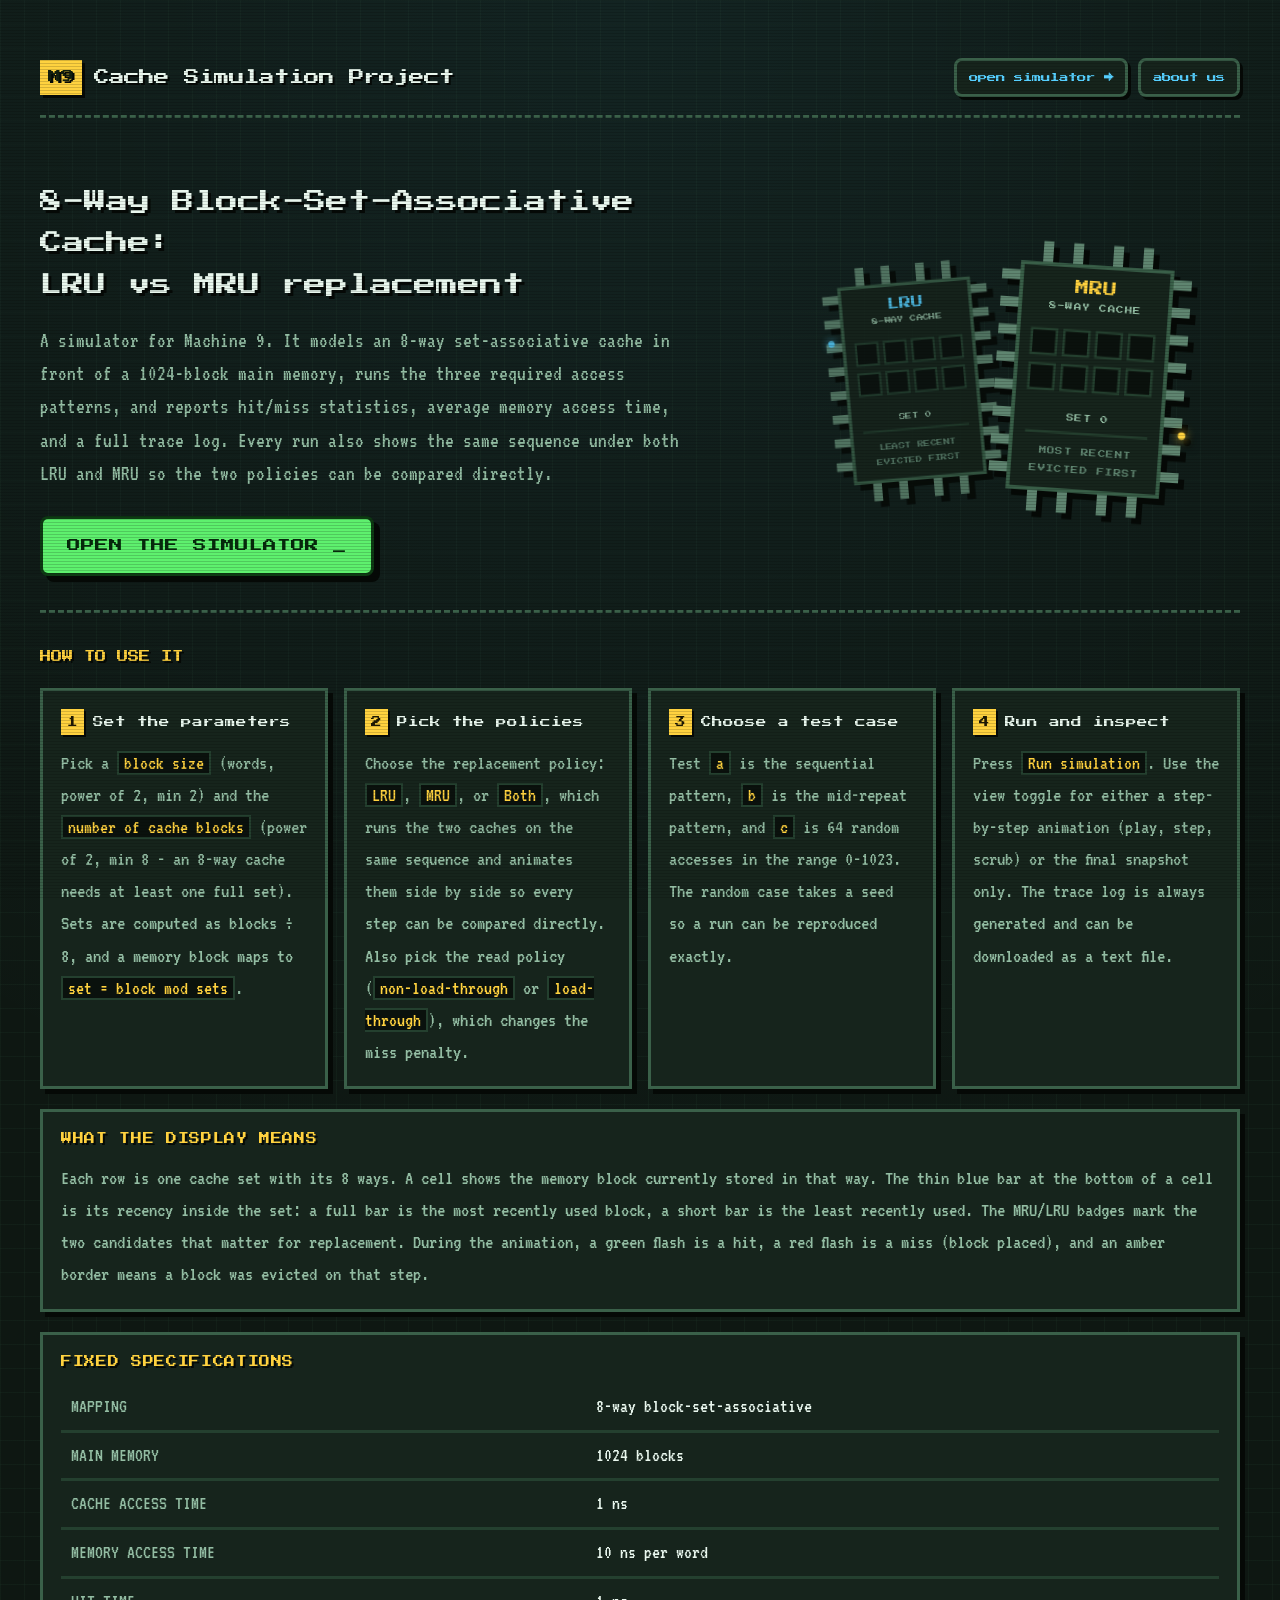
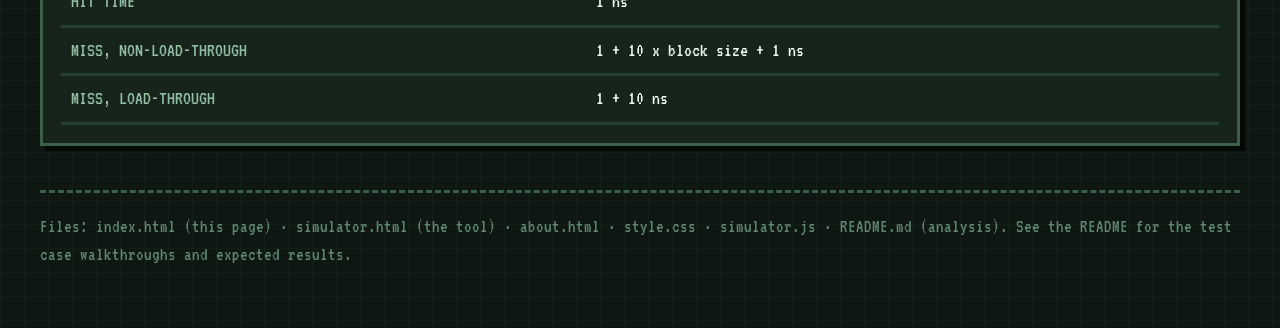
==== commit 1b23c6da: "update logic again" ====
--- a/index.html
+++ b/index.html
@@ -192,7 +192,7 @@
     <tr><td>Memory access time</td><td>10 ns per word</td></tr>
     <tr><td>Hit time</td><td>1 ns</td></tr>
     <tr><td>Miss, non-load-through</td><td>1 + 10 x block size + 1 ns</td></tr>
-    <tr><td>Miss, load-through</td><td>1 + 10 + 1 ns</td></tr>
+    <tr><td>Miss, load-through</td><td>1 + 10 ns</td></tr>
   </table>
 </div>
 
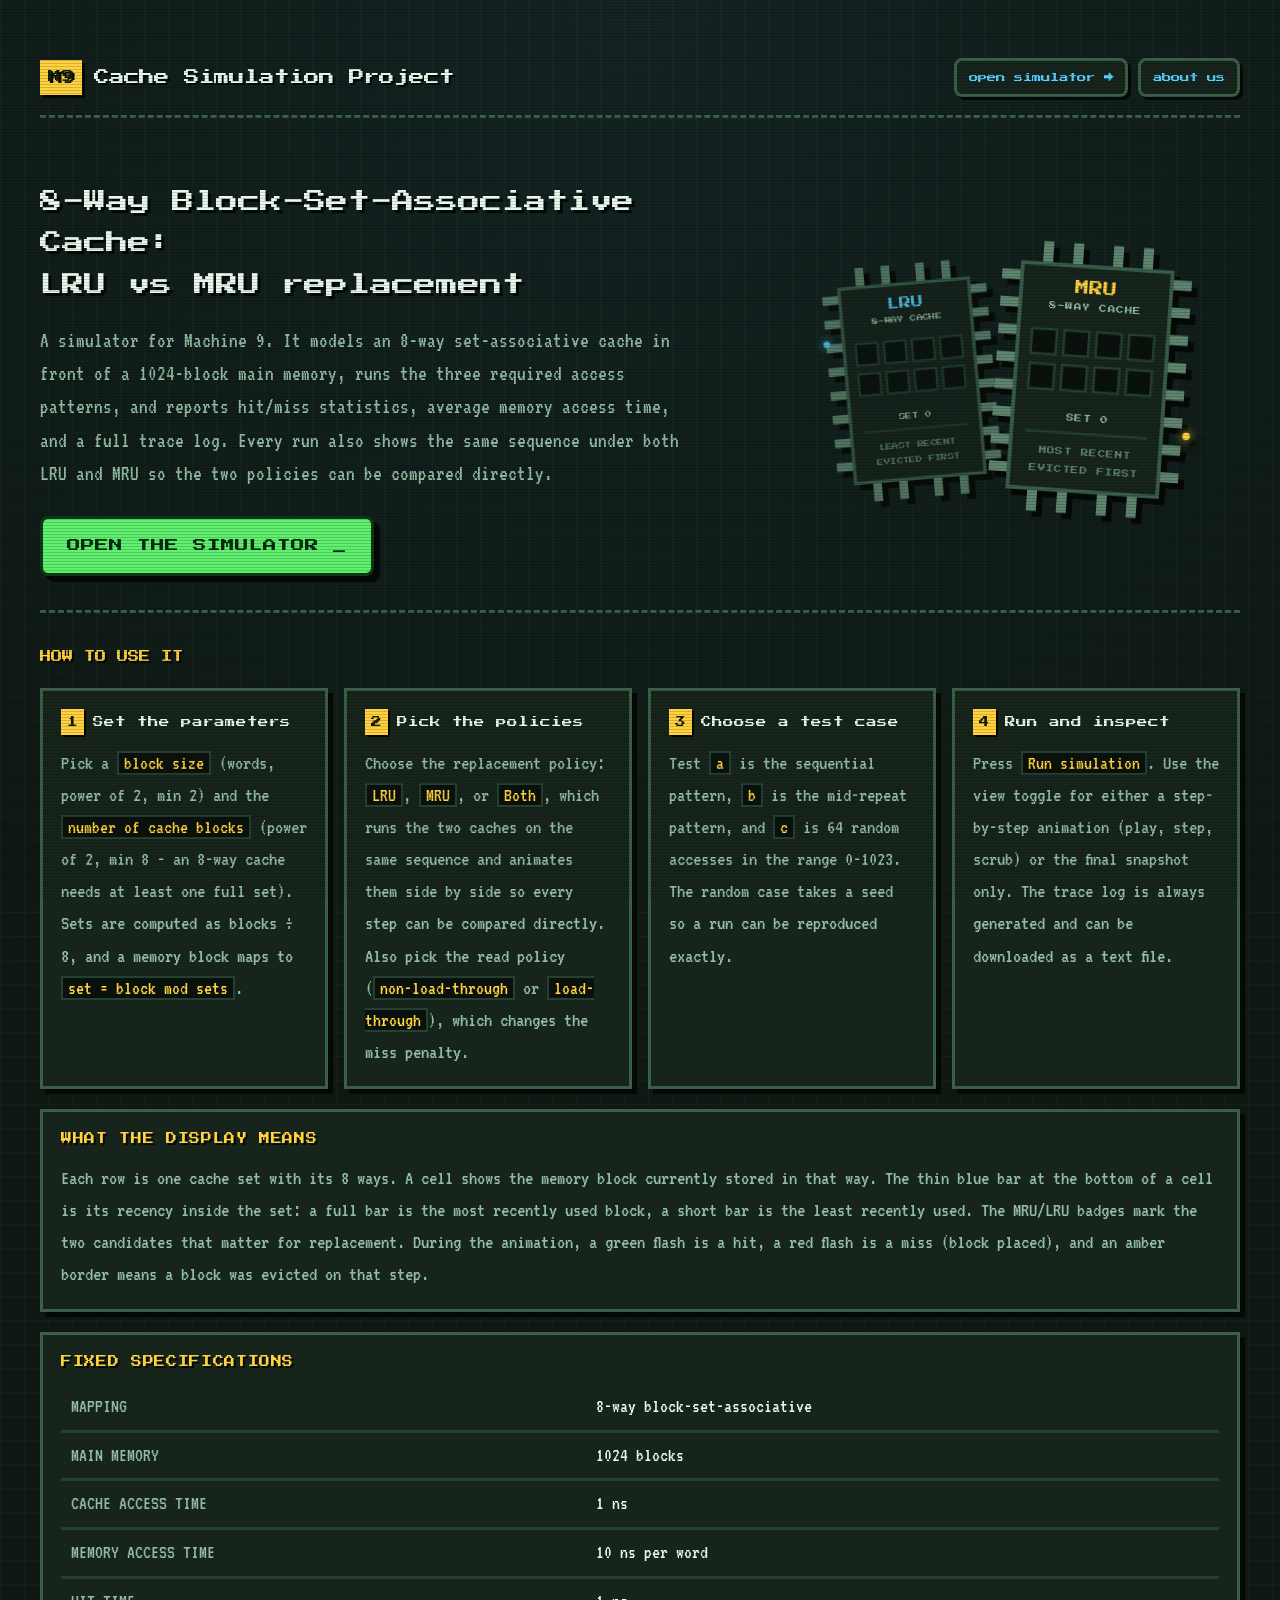
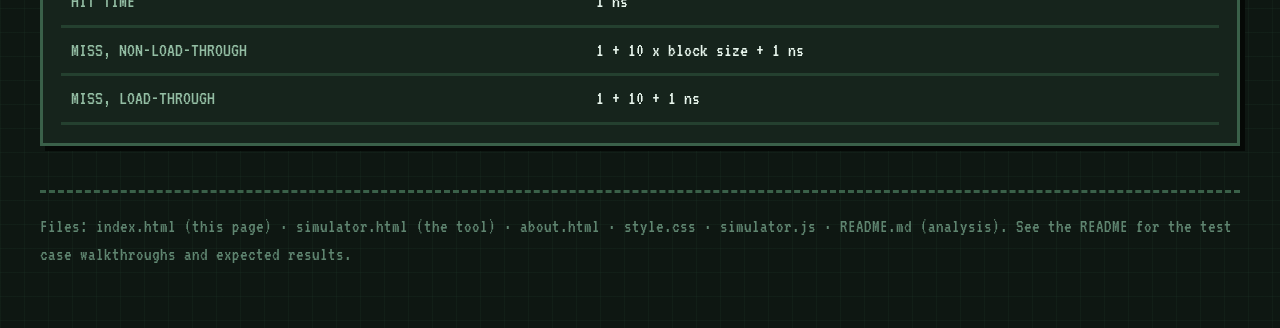
==== commit 6d7ea799: "update" ====
--- a/index.html
+++ b/index.html
@@ -192,7 +192,7 @@
     <tr><td>Memory access time</td><td>10 ns per word</td></tr>
     <tr><td>Hit time</td><td>1 ns</td></tr>
     <tr><td>Miss, non-load-through</td><td>1 + 10 x block size + 1 ns</td></tr>
-    <tr><td>Miss, load-through</td><td>1 + 10 ns</td></tr>
+    <tr><td>Miss, load-through</td><td>1 + 10 + 1 ns</td></tr>
   </table>
 </div>
 
